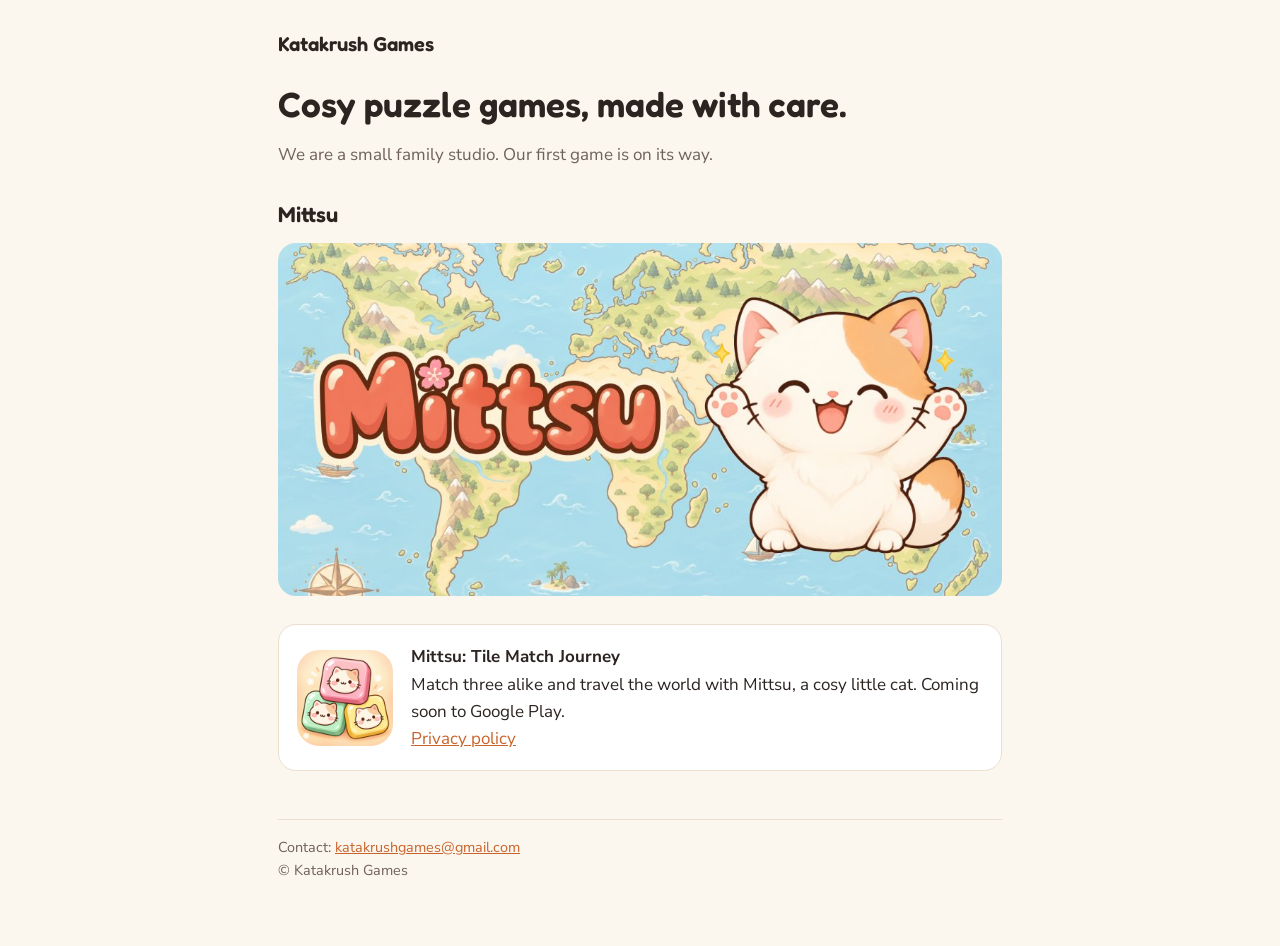
==== index.html @ 3b9e673a "Katakrush Games website: home page and Mittsu's privacy policy Co-Authored-By: Claude Opus 5.5 <nore" ====
<!doctype html>
<html lang="en">
<head>
<meta charset="utf-8">
<meta name="viewport" content="width=device-width, initial-scale=1">
<title>Katakrush Games</title>
<meta name="description" content="Katakrush Games makes cosy puzzle games. Our first game is Mittsu, a tile-matching journey around the world with a little cat.">
<link rel="icon" href="mittsu/icon.png">
<link rel="preconnect" href="https://fonts.googleapis.com">
<link rel="stylesheet" href="https://fonts.googleapis.com/css2?family=Fredoka:wght@600&family=Nunito+Sans:wght@400;600&display=swap">
<link rel="stylesheet" href="style.css">
</head>
<body>
<div class="wrap">
  <header><a href="/">Katakrush Games</a></header>

  <h1>Cosy puzzle games, made with care.</h1>
  <p class="muted">We are a small family studio. Our first game is on its way.</p>

  <h2>Mittsu</h2>
  <img class="banner" src="mittsu/banner.jpg" alt="Mittsu the cat cheering over a map of the world">
  <div class="game">
    <img src="mittsu/icon.png" alt="Mittsu icon">
    <div>
      <strong>Mittsu: Tile Match Journey</strong><br>
      Match three alike and travel the world with Mittsu, a cosy little cat. Coming soon to Google Play.<br>
      <a href="mittsu/privacy/">Privacy policy</a>
    </div>
  </div>

  <footer>
    Contact: <a href="mailto:katakrushgames@gmail.com">katakrushgames@gmail.com</a><br>
    © Katakrush Games
  </footer>
</div>
</body>
</html>
---- style.css ----
:root {
  --bg: #fbf6ee;
  --surface: #ffffff;
  --ink: #2c2420;
  --muted: #6f625a;
  --line: #ecdfd0;
  --accent: #c8642c;
  --display: "Fredoka", "Nunito Sans", system-ui, sans-serif;
  --body: "Nunito Sans", system-ui, -apple-system, "Segoe UI", sans-serif;
}
@media (prefers-color-scheme: dark) {
  :root { --bg: #1b1714; --surface: #25201c; --ink: #f2ebe3; --muted: #b5a99f; --line: #3a322c; --accent: #eb9a62; }
}
* { box-sizing: border-box; }
body { margin: 0; background: var(--bg); color: var(--ink); font: 17px/1.6 var(--body); }
.wrap { max-width: 760px; margin: 0 auto; padding: 32px 18px 64px; }
header { display: flex; align-items: center; gap: 12px; margin-bottom: 28px; }
header a { color: var(--ink); text-decoration: none; font: 600 1.25rem var(--display); }
h1 { font: 600 2.2rem/1.15 var(--display); margin: 0 0 12px; }
h2 { font: 600 1.35rem var(--display); margin: 32px 0 8px; }
p, li { color: var(--ink); }
.muted { color: var(--muted); }
a { color: var(--accent); }
.game { display: grid; grid-template-columns: 96px 1fr; gap: 18px; align-items: center; background: var(--surface); border: 1px solid var(--line); border-radius: 18px; padding: 18px; }
.game img { width: 96px; height: 96px; border-radius: 22px; }
.banner { width: 100%; border-radius: 18px; margin: 8px 0 20px; }
footer { margin-top: 48px; color: var(--muted); font-size: .9rem; border-top: 1px solid var(--line); padding-top: 16px; }
.lang { font-size: .9rem; }
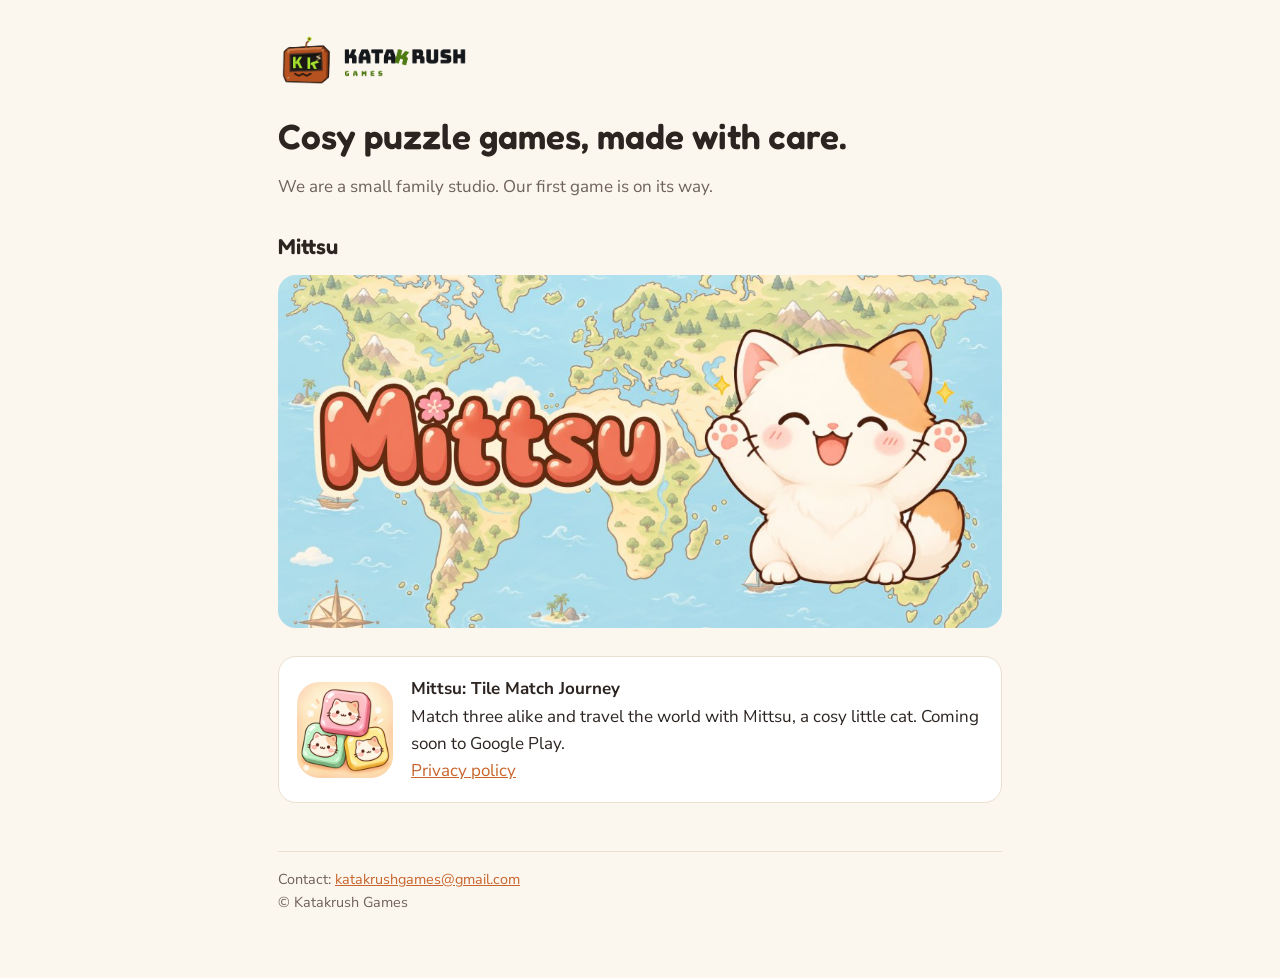
==== commit 47b23175: "Studio logo: the Katakrush scrap robot, in the header and as the site icon, with the brand files Co-" ====
--- a/index.html
+++ b/index.html
@@ -5,14 +5,16 @@
 <meta name="viewport" content="width=device-width, initial-scale=1">
 <title>Katakrush Games</title>
 <meta name="description" content="Katakrush Games makes cosy puzzle games. Our first game is Mittsu, a tile-matching journey around the world with a little cat.">
-<link rel="icon" href="mittsu/icon.png">
+<link rel="icon" type="image/svg+xml" href="/brand/katakrush-mark.svg">
+<link rel="icon" type="image/png" sizes="32x32" href="/brand/katakrush-mark-32.png">
+<link rel="apple-touch-icon" href="/brand/katakrush-mark-180.png">
 <link rel="preconnect" href="https://fonts.googleapis.com">
 <link rel="stylesheet" href="https://fonts.googleapis.com/css2?family=Fredoka:wght@600&family=Nunito+Sans:wght@400;600&display=swap">
 <link rel="stylesheet" href="style.css">
 </head>
 <body>
 <div class="wrap">
-  <header><a href="/">Katakrush Games</a></header>
+<header><a href="/" class="brand"><picture><source srcset="/brand/katakrush-logo-dark-bg.png" media="(prefers-color-scheme: dark)"><img src="/brand/katakrush-logo-light-bg.png" alt="Katakrush Games" width="192" height="56"></picture></a></header>
 
   <h1>Cosy puzzle games, made with care.</h1>
   <p class="muted">We are a small family studio. Our first game is on its way.</p>
--- a/style.css
+++ b/style.css
@@ -16,6 +16,7 @@
 .wrap { max-width: 760px; margin: 0 auto; padding: 32px 18px 64px; }
 header { display: flex; align-items: center; gap: 12px; margin-bottom: 28px; }
 header a { color: var(--ink); text-decoration: none; font: 600 1.25rem var(--display); }
+header .brand img { display: block; height: 56px; width: auto; }
 h1 { font: 600 2.2rem/1.15 var(--display); margin: 0 0 12px; }
 h2 { font: 600 1.35rem var(--display); margin: 32px 0 8px; }
 p, li { color: var(--ink); }
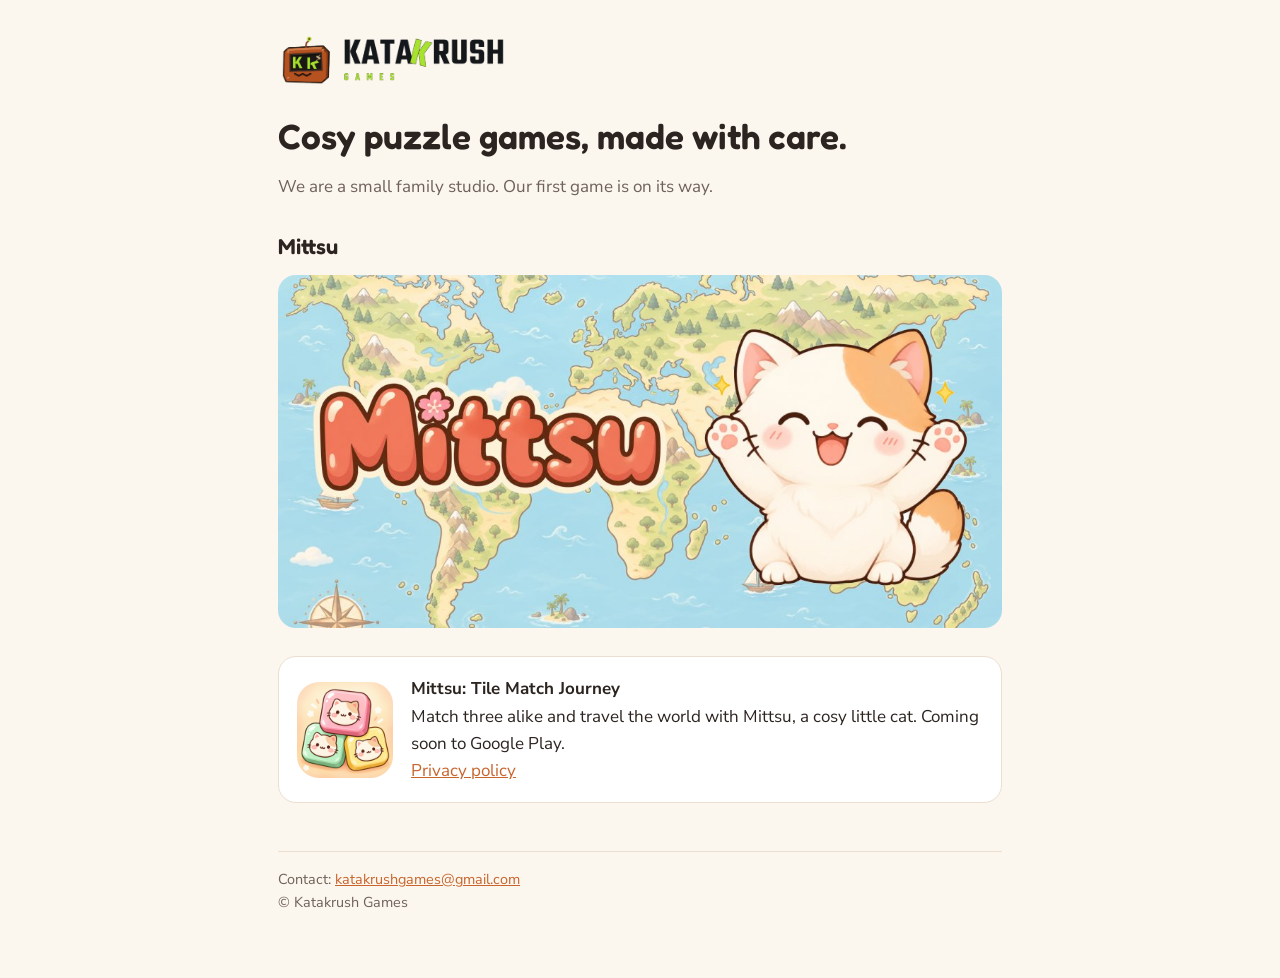
==== commit 7aef52f3: "Logo name in Teko; the green matches the eyes on every background Co-Authored-By: Claude Opus 5.5 <n" ====
--- a/index.html
+++ b/index.html
@@ -14,7 +14,7 @@
 </head>
 <body>
 <div class="wrap">
-<header><a href="/" class="brand"><picture><source srcset="/brand/katakrush-logo-dark-bg.png" media="(prefers-color-scheme: dark)"><img src="/brand/katakrush-logo-light-bg.png" alt="Katakrush Games" width="192" height="56"></picture></a></header>
+<header><a href="/" class="brand"><picture><source srcset="/brand/katakrush-logo-dark-bg.png" media="(prefers-color-scheme: dark)"><img src="/brand/katakrush-logo-light-bg.png" alt="Katakrush Games" width="230" height="56"></picture></a></header>
 
   <h1>Cosy puzzle games, made with care.</h1>
   <p class="muted">We are a small family studio. Our first game is on its way.</p>
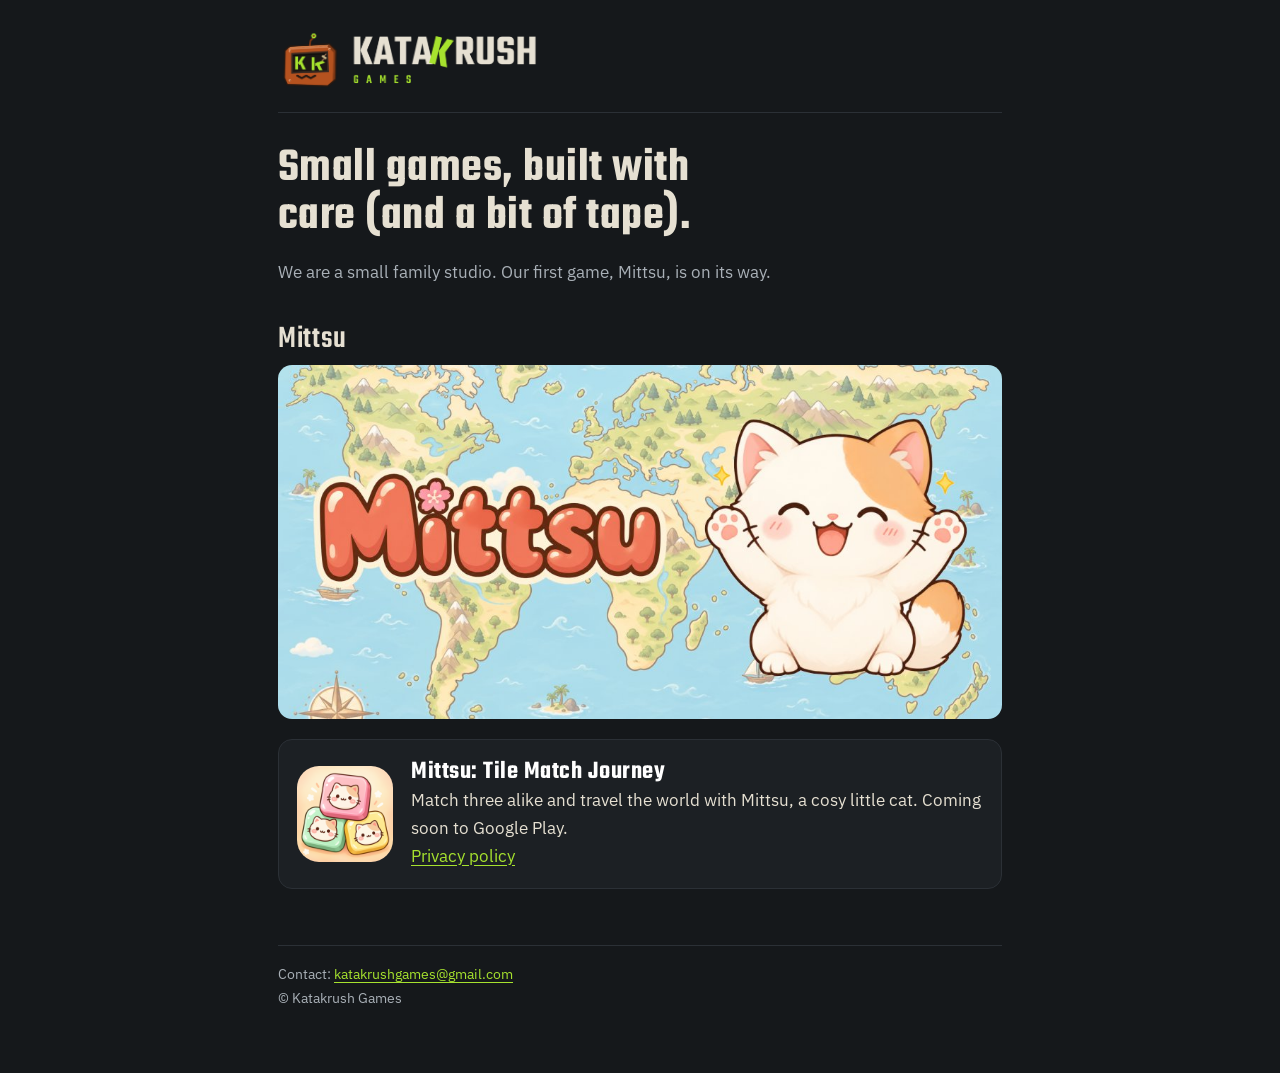
==== commit d208e687: "Website in the studio's look: dark ground, Teko headings, toxic-green links, the logo for dark backg" ====
--- a/index.html
+++ b/index.html
@@ -4,20 +4,21 @@
 <meta charset="utf-8">
 <meta name="viewport" content="width=device-width, initial-scale=1">
 <title>Katakrush Games</title>
-<meta name="description" content="Katakrush Games makes cosy puzzle games. Our first game is Mittsu, a tile-matching journey around the world with a little cat.">
+<meta name="description" content="Katakrush Games is a small family studio. Our first game is Mittsu, a tile-matching journey around the world with a little cat.">
 <link rel="icon" type="image/svg+xml" href="/brand/katakrush-mark.svg">
 <link rel="icon" type="image/png" sizes="32x32" href="/brand/katakrush-mark-32.png">
 <link rel="apple-touch-icon" href="/brand/katakrush-mark-180.png">
 <link rel="preconnect" href="https://fonts.googleapis.com">
-<link rel="stylesheet" href="https://fonts.googleapis.com/css2?family=Fredoka:wght@600&family=Nunito+Sans:wght@400;600&display=swap">
+<link rel="stylesheet" href="https://fonts.googleapis.com/css2?family=Teko:wght@500;600&family=IBM+Plex+Sans:wght@400;600&display=swap">
+<meta name="theme-color" content="#15181B">
 <link rel="stylesheet" href="style.css">
 </head>
 <body>
 <div class="wrap">
-<header><a href="/" class="brand"><picture><source srcset="/brand/katakrush-logo-dark-bg.png" media="(prefers-color-scheme: dark)"><img src="/brand/katakrush-logo-light-bg.png" alt="Katakrush Games" width="230" height="56"></picture></a></header>
+<header><a href="/" class="brand"><img src="/brand/katakrush-logo-dark-bg.png" alt="Katakrush Games" width="263" height="64"></a></header>
 
-  <h1>Cosy puzzle games, made with care.</h1>
-  <p class="muted">We are a small family studio. Our first game is on its way.</p>
+  <h1>Small games, built with care (and a bit of tape).</h1>
+  <p class="muted">We are a small family studio. Our first game, Mittsu, is on its way.</p>
 
   <h2>Mittsu</h2>
   <img class="banner" src="mittsu/banner.jpg" alt="Mittsu the cat cheering over a map of the world">
--- a/style.css
+++ b/style.css
@@ -1,29 +1,46 @@
+/* Katakrush Games: the studio's own look, dark like its logo.
+   One theme on purpose: the brand is a rust robot on a dark ground (see brand/README.md). */
 :root {
-  --bg: #fbf6ee;
-  --surface: #ffffff;
-  --ink: #2c2420;
-  --muted: #6f625a;
-  --line: #ecdfd0;
-  --accent: #c8642c;
-  --display: "Fredoka", "Nunito Sans", system-ui, sans-serif;
-  --body: "Nunito Sans", system-ui, -apple-system, "Segoe UI", sans-serif;
-}
-@media (prefers-color-scheme: dark) {
-  :root { --bg: #1b1714; --surface: #25201c; --ink: #f2ebe3; --muted: #b5a99f; --line: #3a322c; --accent: #eb9a62; }
+  --bg: #15181B;
+  --surface: #1C2024;
+  --line: #2B3036;
+  --ink: #E6E0D2;
+  --muted: #A9B0B7;
+  --green: #A6E22E;
+  --green-hover: #C4F25E;
+  --display: "Teko", "Arial Narrow", sans-serif;
+  --body: "IBM Plex Sans", system-ui, -apple-system, "Segoe UI", sans-serif;
+  color-scheme: dark;
 }
 * { box-sizing: border-box; }
-body { margin: 0; background: var(--bg); color: var(--ink); font: 17px/1.6 var(--body); }
-.wrap { max-width: 760px; margin: 0 auto; padding: 32px 18px 64px; }
-header { display: flex; align-items: center; gap: 12px; margin-bottom: 28px; }
-header a { color: var(--ink); text-decoration: none; font: 600 1.25rem var(--display); }
-header .brand img { display: block; height: 56px; width: auto; }
-h1 { font: 600 2.2rem/1.15 var(--display); margin: 0 0 12px; }
-h2 { font: 600 1.35rem var(--display); margin: 32px 0 8px; }
-p, li { color: var(--ink); }
+body { margin: 0; background: var(--bg); color: var(--ink); font: 17px/1.65 var(--body); }
+.wrap { max-width: 760px; margin: 0 auto; padding-inline: 18px; padding-block: 28px 64px; }
+
+header { display: flex; align-items: center; padding-bottom: 20px; margin-bottom: 32px; border-bottom: 1px solid var(--line); }
+header .brand img { display: block; height: 64px; width: auto; max-width: 100%; }
+
+h1 { font: 600 3rem/1 var(--display); letter-spacing: 0.01em; margin: 0 0 12px; text-wrap: balance; }
+h2 { font: 500 2rem/1.1 var(--display); letter-spacing: 0.02em; margin: 36px 0 8px; }
+p, li { color: var(--ink); max-width: 68ch; overflow-wrap: anywhere; }
+strong { color: #FFFFFF; font-weight: 600; }
 .muted { color: var(--muted); }
-a { color: var(--accent); }
-.game { display: grid; grid-template-columns: 96px 1fr; gap: 18px; align-items: center; background: var(--surface); border: 1px solid var(--line); border-radius: 18px; padding: 18px; }
+
+a { color: var(--green); text-underline-offset: 3px; }
+a:hover { color: var(--green-hover); }
+a:focus-visible { outline: 2px solid var(--green); outline-offset: 3px; border-radius: 2px; }
+
+.game { display: grid; grid-template-columns: 96px minmax(0, 1fr); gap: 18px; align-items: center; background: var(--surface); border: 1px solid var(--line); border-radius: 14px; padding: 18px; }
 .game img { width: 96px; height: 96px; border-radius: 22px; }
-.banner { width: 100%; border-radius: 18px; margin: 8px 0 20px; }
-footer { margin-top: 48px; color: var(--muted); font-size: .9rem; border-top: 1px solid var(--line); padding-top: 16px; }
+.game strong { font: 600 1.6rem/1 var(--display); letter-spacing: 0.02em; }
+.banner { display: block; width: 100%; max-width: 100%; height: auto; border-radius: 14px; margin: 8px 0 20px; }
+
+footer { margin-top: 56px; padding-top: 16px; border-top: 1px solid var(--line); color: var(--muted); font-size: .9rem; }
 .lang { font-size: .9rem; }
+hr { border: 0; border-top: 1px solid var(--line); margin: 48px 0; }
+
+@media (max-width: 480px) {
+  h1 { font-size: 2.4rem; }
+  header .brand img { height: 52px; }
+  .game { grid-template-columns: 72px minmax(0, 1fr); }
+  .game img { width: 72px; height: 72px; border-radius: 16px; }
+}
